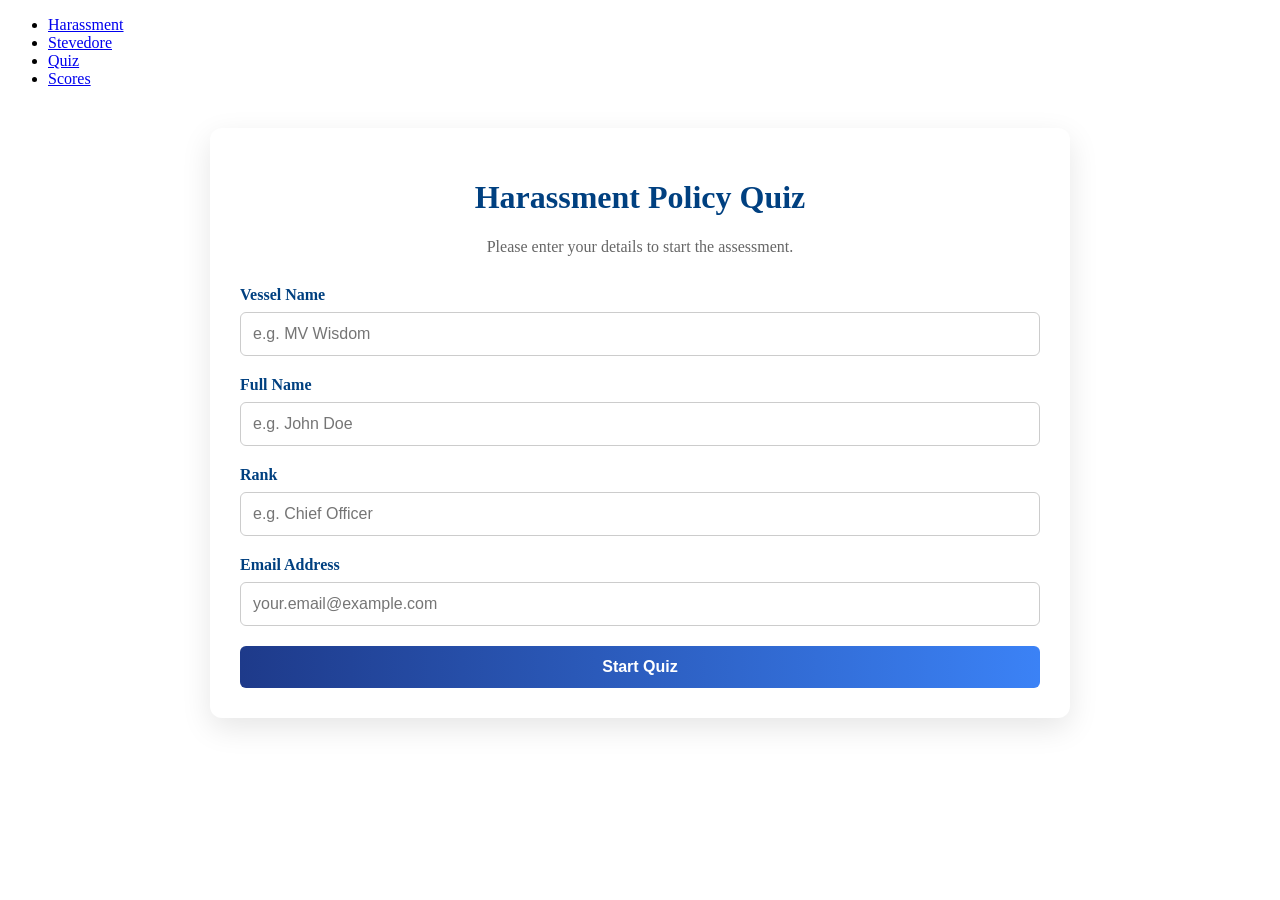
==== quiz.html @ e0cf1759 "Create quiz.html" ====
<!DOCTYPE html>
<html lang="en">
<head>
    <meta charset="UTF-8">
    <meta name="viewport" content="width=device-width, initial-scale=1.0">
    <title>Quiz - Ship Briefing</title>
    <link rel="stylesheet" href="style.css">
    <style>
        /* Quiz 專屬科技感樣式 */
        .quiz-container { max-width: 800px; margin: 40px auto; background: #fff; padding: 30px; border-radius: 12px; box-shadow: 0 10px 30px rgba(0,0,0,0.1); }
        .form-group { margin-bottom: 20px; }
        .form-group label { display: block; margin-bottom: 8px; font-weight: bold; color: #004080; }
        .form-group input { width: 100%; padding: 12px; border: 1px solid #ccc; border-radius: 6px; box-sizing: border-box; font-size: 16px; }
        .btn { background: linear-gradient(90deg, #1e3a8a 0%, #3b82f6 100%); color: white; border: none; padding: 12px 24px; font-size: 16px; border-radius: 6px; cursor: pointer; transition: 0.3s; display: block; width: 100%; font-weight: bold; }
        .btn:hover { opacity: 0.9; box-shadow: 0 4px 12px rgba(59, 130, 246, 0.4); }
        .btn:disabled { background: #94a3b8; cursor: not-allowed; box-shadow: none; }
        
        /* 題目排版 */
        .question-block { margin-bottom: 40px; padding-bottom: 20px; border-bottom: 1px solid #eee; }
        .question-text { font-size: 1.15rem; font-weight: bold; margin-bottom: 20px; color: #1e3a8a; line-height: 1.5; }
        .lang-sub-q { display: block; font-size: 0.95rem; color: #555; font-weight: normal; margin-top: 4px; }
        .options-list { display: flex; flex-direction: column; gap: 12px; }
        .option-item { display: flex; align-items: flex-start; background: #f8fafc; border: 1px solid #e2e8f0; padding: 16px; border-radius: 8px; cursor: pointer; transition: 0.2s; }
        .option-item:hover { background: #e0f2fe; border-color: #7dd3fc; }
        .option-item input[type="radio"] { margin-top: 5px; margin-right: 15px; transform: scale(1.2); cursor: pointer; }
        .option-text-container { display: flex; flex-direction: column; gap: 4px; }
        .lang-en { font-weight: 600; color: #333; font-size: 1.05rem; }
        .lang-sub-opt { font-size: 0.9rem; color: #64748b; }

        /* 結果與載入畫面 */
        #result-screen { display: none; text-align: center; padding: 40px 20px; }
        .score-display { font-size: 3.5rem; color: #004080; font-weight: bold; margin: 20px 0; }
        .success-msg { color: #15803d; font-size: 1.2rem; margin-top: 20px; font-weight: 500; }
        .info-msg { color: #64748b; margin-top: 10px; }
        
        #loading-screen { display: none; text-align: center; padding: 50px; }
        .spinner { border: 4px solid #f3f3f3; border-top: 4px solid #3b82f6; border-radius: 50%; width: 40px; height: 40px; animation: spin 1s linear infinite; margin: 0 auto 20px; }
        @keyframes spin { 0% { transform: rotate(0deg); } 100% { transform: rotate(360deg); } }

        nav { position: sticky !important; top: 0 !important; z-index: 1000 !important; }
        .hidden { display: none !important; }
    </style>
</head>
<body>
    <nav>
        <ul>
            <li><a href="index.html">Harassment</a></li>
            <li><a href="stevedore.html">Stevedore</a></li>
            <li><a href="quiz.html" class="quiz-btn">Quiz</a></li>
            <li><a href="scores.html">Scores</a></li>
        </ul>
    </nav>
    
    <main>
        <div class="quiz-container">
            <div id="info-screen">
                <h1 style="color: #004080; text-align: center;">Harassment Policy Quiz</h1>
                <p style="text-align: center; color: #666; margin-bottom: 30px;">Please enter your details to start the assessment.</p>
                
                <div class="form-group"><label>Vessel Name</label><input type="text" id="vesselName" required placeholder="e.g. MV Wisdom"></div>
                <div class="form-group"><label>Full Name</label><input type="text" id="userName" required placeholder="e.g. John Doe"></div>
                <div class="form-group"><label>Rank</label><input type="text" id="userRank" required placeholder="e.g. Chief Officer"></div>
                <div class="form-group"><label>Email Address</label><input type="email" id="userEmail" required placeholder="your.email@example.com"></div>
                <button class="btn" onclick="startQuiz()">Start Quiz</button>
            </div>

            <div id="quiz-screen" class="hidden">
                <div id="quiz-content"></div>
                <button class="btn" id="submit-btn" onclick="submitQuiz()" style="margin-top: 20px;">Submit Answers</button>
            </div>

            <div id="loading-screen" class="hidden">
                <div class="spinner"></div>
                <h2 style="color:#1e3a8a;">Submitting your test...</h2>
                <p style="color:#64748b;">Please wait, your score is being calculated and saved.</p>
            </div>

            <div id="result-screen" class="hidden">
                <h1>Assessment Completed!</h1>
                <div class="score-display"><span id="final-score">0</span>%</div>
                <p class="success-msg">Your result has been successfully recorded and the report has been sent.</p>
                <p class="info-msg">You can check your detailed review in your Email, or view all records on the <a href="scores.html" style="color:#3b82f6; text-decoration:underline;">Scores page</a>.</p>
                
                <button class="btn" onclick="location.reload()" style="margin-top: 30px; width: auto; padding: 10px 30px; margin: 40px auto 0;">Take Another Quiz</button>
            </div>
        </div>
    </main>

    <script>
        // ⭐ 將這裡替換成您部署 GAS 後取得的 Web App URL ⭐
        const GAS_URL = "https://script.google.com/macros/s/AKfycbz8WbXiYWBihL9L_gqElxeHRVEUbt3jaDm0k-Xjwvf00pKn_ZWTSjAeMg3Bn6UAlT_dvQ/exec"; 

        let allQuestions = [];
        let selectedQuestions = [];
        let userInfo = {};

        window.onload = async () => {
            try {
                const response = await fetch('./harassment.json');
                allQuestions = await response.json();
            } catch (error) {
                console.error("Failed to load questions", error);
                alert("Error loading quiz data. Please check the network.");
            }
        };

        function startQuiz() {
            userInfo = {
                vessel: document.getElementById('vesselName').value.trim(),
                name: document.getElementById('userName').value.trim(),
                rank: document.getElementById('userRank').value.trim(),
                email: document.getElementById('userEmail').value.trim()
            };
            if(!userInfo.vessel || !userInfo.name || !userInfo.rank || !userInfo.email) {
                alert("Please fill in all fields."); return;
            }
            selectedQuestions = allQuestions.sort(() => 0.5 - Math.random()).slice(0, 10);
            renderQuiz();
            document.getElementById('info-screen').classList.add('hidden');
            document.getElementById('quiz-screen').classList.remove('hidden');
        }

        function renderQuiz() {
            const container = document.getElementById('quiz-content');
            container.innerHTML = '';
            selectedQuestions.forEach((q, index) => {
                const block = document.createElement('div');
                block.className = 'question-block';
                let optionsHtml = '';
                q.options.forEach((opt, optIndex) => {
                    optionsHtml += `<label class="option-item"><input type="radio" name="q${index}" value="${optIndex}"><div class="option-text-container"><span class="lang-en">${opt.en}</span><span class="lang-sub-opt">${opt['zh-CN']}</span><span class="lang-sub-opt">${opt['vi']}</span></div></label>`;
                });
                block.innerHTML = `<div class="question-text">${index + 1}. ${q.question.en}<span class="lang-sub-q">${q.question['zh-CN']}</span><span class="lang-sub-q">${q.question['vi']}</span></div><div class="options-list">${optionsHtml}</div>`;
                container.appendChild(block);
            });
        }

        async function submitQuiz() {
            let score = 0;
            let reviewText = ""; 

            for (let i = 0; i < selectedQuestions.length; i++) {
                const selectedOption = document.querySelector(`input[name="q${i}"]:checked`);
                if (!selectedOption) { alert(`Please answer question ${i + 1}`); return; }
                
                const answerIndex = parseInt(selectedOption.value);
                const q = selectedQuestions[i];
                const isCorrect = answerIndex === q.correct_answer_index;
                if (isCorrect) score += 10;

                reviewText += `Q${i+1}: ${q.question.en}\n`;
                reviewText += `Your Answer: ${q.options[answerIndex].en}\n`;
                if (!isCorrect) reviewText += `Correct Answer: ${q.options[q.correct_answer_index].en}\n`;
                reviewText += `Result: ${isCorrect ? "✅ Correct" : "❌ Incorrect"}\n\n`;
            }

            // 顯示載入畫面，隱藏按鈕防連點
            document.getElementById('quiz-screen').classList.add('hidden');
            document.getElementById('loading-screen').classList.remove('hidden');
            document.getElementById('final-score').innerText = score;

            // 呼叫 GAS API 儲存並發信
            const payload = {
                action: "submitQuiz",
                vessel: userInfo.vessel,
                name: userInfo.name,
                rank: userInfo.rank,
                email: userInfo.email,
                score: score,
                reviewText: reviewText
            };

            try {
                const response = await fetch(GAS_URL, {
                    method: 'POST',
                    body: JSON.stringify(payload)
                });
                const result = await response.json();
                
                if(result.status === 'success') {
                    document.getElementById('loading-screen').classList.add('hidden');
                    document.getElementById('result-screen').classList.remove('hidden');
                } else {
                    throw new Error(result.message);
                }
            } catch (error) {
                console.error("Submission failed:", error);
                alert("Failed to submit score. Please try again or contact administrator.");
                document.getElementById('loading-screen').classList.add('hidden');
                document.getElementById('quiz-screen').classList.remove('hidden');
            }
        }
    </script>
</body>
</html>
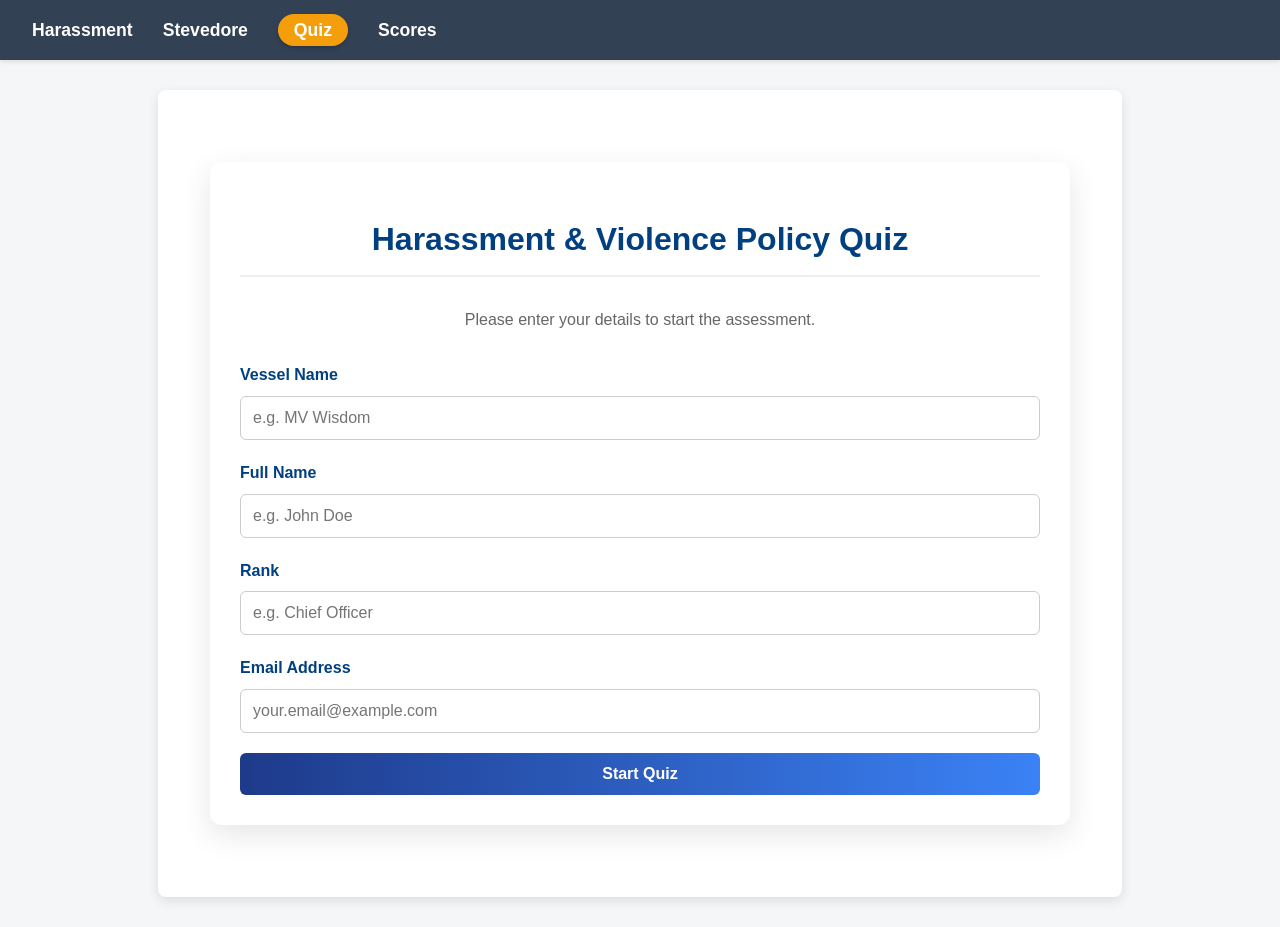
==== commit 07167786: "Update quiz.html" ====
--- a/quiz.html
+++ b/quiz.html
@@ -54,7 +54,7 @@
     <main>
         <div class="quiz-container">
             <div id="info-screen">
-                <h1 style="color: #004080; text-align: center;">Harassment Policy Quiz</h1>
+                <h1 style="color: #004080; text-align: center;">Harassment & Violence Policy Quiz</h1>
                 <p style="text-align: center; color: #666; margin-bottom: 30px;">Please enter your details to start the assessment.</p>
                 
                 <div class="form-group"><label>Vessel Name</label><input type="text" id="vesselName" required placeholder="e.g. MV Wisdom"></div>
--- a/style.css
+++ b/style.css
@@ -0,0 +1,82 @@
+body {
+    font-family: 'Segoe UI', Tahoma, Geneva, Verdana, sans-serif;
+    line-height: 1.6;
+    margin: 0;
+    padding: 0;
+    background-color: #f4f6f8;
+    color: #333;
+}
+
+nav {
+    background: #334155; /* Slate 沉穩深灰藍 */
+    color: #fff;
+    padding: 1rem 2rem;
+    box-shadow: 0 2px 4px rgba(0,0,0,0.1);
+}
+
+nav ul {
+    list-style: none;
+    padding: 0;
+    margin: 0;
+    display: flex;
+    gap: 30px;
+}
+
+nav a {
+    color: #fff;
+    text-decoration: none;
+    font-size: 1.1rem;
+    font-weight: bold;
+}
+
+nav a:hover {
+    text-decoration: underline;
+}
+
+main {
+    padding: 2rem;
+    max-width: 900px;
+    margin: 30px auto;
+    background: #fff;
+    border-radius: 8px;
+    box-shadow: 0 4px 12px rgba(0,0,0,0.1);
+}
+
+h1 {
+    text-align: center;
+    color: #004080;
+    border-bottom: 2px solid #eee;
+    padding-bottom: 10px;
+    margin-bottom: 30px;
+}
+
+h2 {
+    color: #555;
+    font-size: 1.2rem;
+}
+
+.video-section {
+    margin-bottom: 40px;
+    text-align: center;
+}
+
+iframe {
+    background-color: #111; /* 影片載入前顯示深底色 */
+    max-width: 100%;
+    border-radius: 8px;
+}
+/* --- Quiz 按鈕特別樣式 --- */
+nav a.quiz-btn {
+    background-color: #f59e0b; /* 醒目的橘黃色 */
+    color: white;
+    padding: 6px 16px;
+    border-radius: 20px;
+    box-shadow: 0 2px 4px rgba(0,0,0,0.2);
+    transition: all 0.3s ease;
+}
+
+nav a.quiz-btn:hover {
+    background-color: #d97706;
+    text-decoration: none;
+    transform: translateY(-2px);
+}
